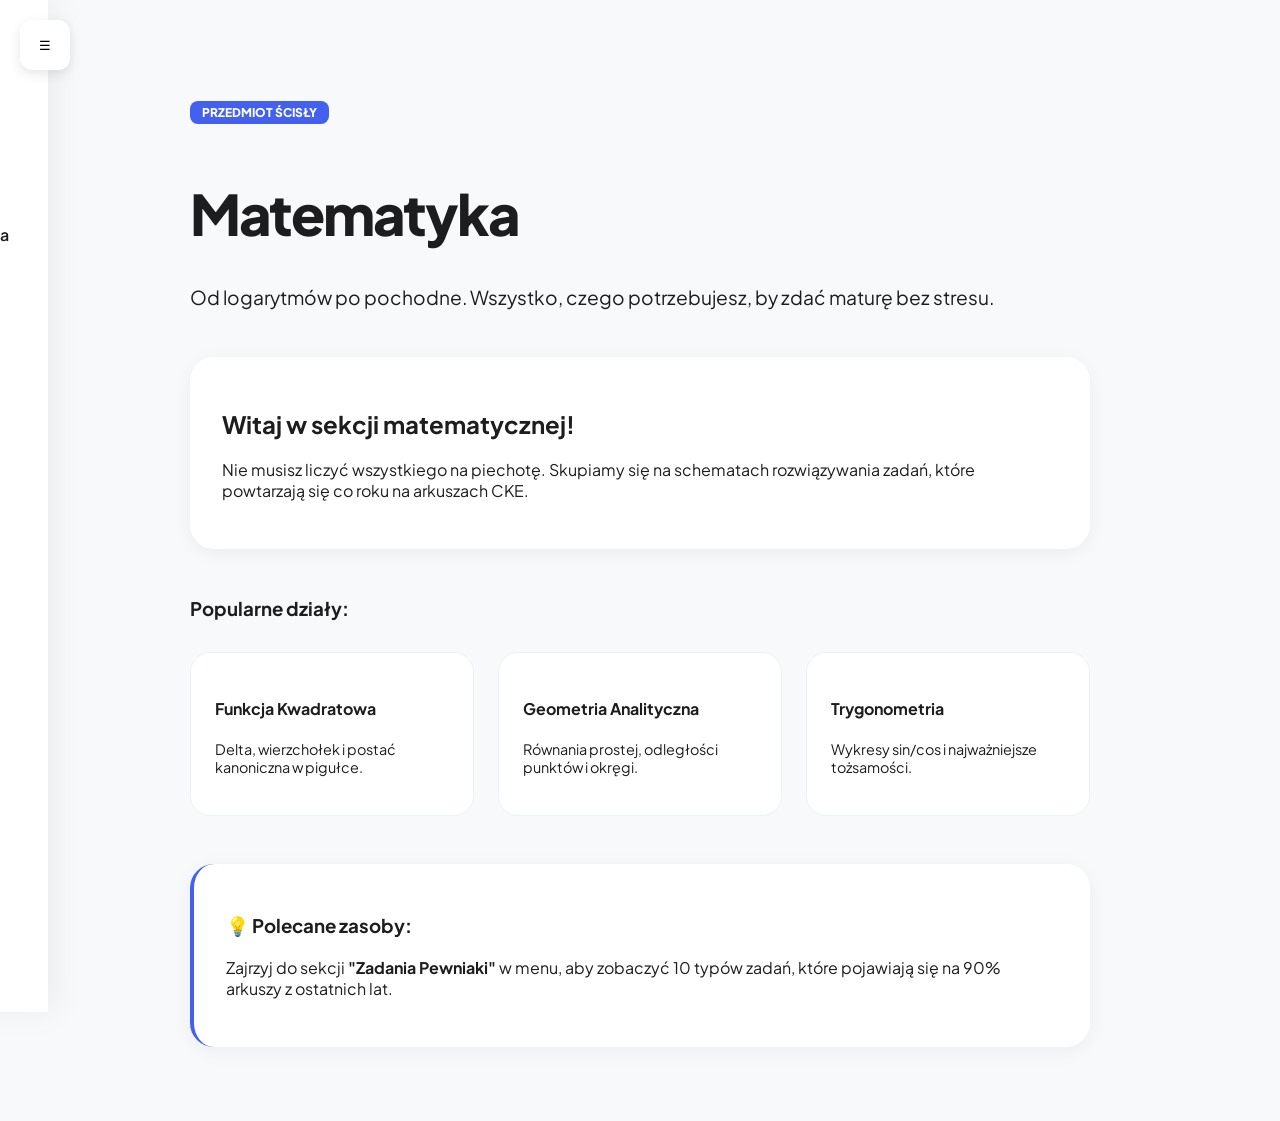
==== subjects/matematyka/index.html @ ed9b2edf "new structure" ====
<!DOCTYPE html>
<html lang="pl">
<head>
    <meta charset="UTF-8">
    <meta name="viewport" content="width=device-width, initial-scale=1.0">
    <title>Matematyka | EduHub</title>
    <link href="https://fonts.googleapis.com/css2?family=Plus+Jakarta+Sans:wght@400;600;800&display=swap" rel="stylesheet">
    <link rel="stylesheet" href="../../assets/css/global.css">
    <style>
        /* Nadpisujemy akcenty dla matematyki, jeśli nie ma ich w global.css */
        :root {
            --accent-math: #4361ee;
            --math-bg-soft: rgba(67, 97, 238, 0.05);
        }

        .nav-link:hover {
            background: var(--math-bg-soft);
            color: var(--accent-math);
        }

        .math-badge {
            background: var(--accent-math);
            color: white;
            padding: 4px 12px;
            border-radius: 8px;
            font-size: 0.75rem;
            font-weight: 800;
            text-transform: uppercase;
            margin-bottom: 1rem;
            display: inline-block;
        }

        .topic-grid {
            display: grid;
            grid-template-columns: repeat(auto-fit, minmax(250px, 1fr));
            gap: 1.5rem;
            margin-top: 2rem;
        }

        .topic-card {
            background: white;
            padding: 1.5rem;
            border-radius: 20px;
            border: 1px solid #edf2f7;
            transition: var(--transition);
        }

        .topic-card:hover {
            border-color: var(--accent-math);
            transform: translateY(-5px);
        }
    </style>
</head>
<body>

    <button class="menu-toggle" onclick="toggleMenu()">☰</button>
    <div class="overlay" onclick="toggleMenu()"></div>

    <nav class="sidebar" id="sidebar">
        <div class="nav-section">
            <h3>Działy i Teoria</h3>
            <a href="#" class="nav-link">📐 Funkcje i Wykresy</a>
            <a href="#" class="nav-link">🔢 Ciągi Liczbowe</a>
            <a href="#" class="nav-link">📉 Rachunek Prawdopodobieństwa</a>
            <a href="#" class="nav-link">🧊 Stereometria</a>
        </div>

        <div class="nav-section">
            <h3>Praktyka</h3>
            <a href="#" class="nav-link">📝 Zadania Pewniaki</a>
            <a href="#" class="nav-link">⏱️ Arkusze Formuła 2023</a>
            <a href="#" class="nav-link">🧮 Tablice Matematyczne</a>
        </div>

        <div class="nav-section">
            <h3>Narzędzia</h3>
            <a href="https://www.desmos.com/calculator" target="_blank" class="nav-link">🔗 Kalkulator Graficzny</a>
            <a href="https://www.wolframalpha.com" target="_blank" class="nav-link">🔗 WolframAlpha</a>
        </div>

        <div style="margin-top: auto;">
            <a href="../../index.html" class="nav-link" style="color: #94a3b8;">🏠 Powrót do HUBa</a>
        </div>
    </nav>

    <main class="container">
        <div class="page-header">
            <span class="math-badge">Przedmiot Ścisły</span>
            <h1 style="font-size: 3.5rem; font-weight: 800; letter-spacing: -2px;">Matematyka</h1>
            <p style="font-size: 1.2rem; color: var(--text-muted); margin-top: 1rem;">
                Od logarytmów po pochodne. Wszystko, czego potrzebujesz, by zdać maturę bez stresu.
            </p>
        </div>

        <section class="content-card">
            <h2>Witaj w sekcji matematycznej!</h2>
            <p>Nie musisz liczyć wszystkiego na piechotę. Skupiamy się na schematach rozwiązywania zadań, które powtarzają się co roku na arkuszach CKE.</p>
        </section>

        <h3 style="margin-top: 3rem;">Popularne działy:</h3>
        <div class="topic-grid">
            <div class="topic-card">
                <h4>Funkcja Kwadratowa</h4>
                <p style="font-size: 0.9rem; color: var(--text-muted); margin-top: 0.5rem;">Delta, wierzchołek i postać kanoniczna w pigułce.</p>
            </div>
            <div class="topic-card">
                <h4>Geometria Analityczna</h4>
                <p style="font-size: 0.9rem; color: var(--text-muted); margin-top: 0.5rem;">Równania prostej, odległości punktów i okręgi.</p>
            </div>
            <div class="topic-card">
                <h4>Trygonometria</h4>
                <p style="font-size: 0.9rem; color: var(--text-muted); margin-top: 0.5rem;">Wykresy sin/cos i najważniejsze tożsamości.</p>
            </div>
        </div>

        <section class="content-card" style="margin-top: 3rem; border-left: 4px solid var(--accent-math);">
            <h3>💡 Polecane zasoby:</h3>
            <p>Zajrzyj do sekcji <strong>"Zadania Pewniaki"</strong> w menu, aby zobaczyć 10 typów zadań, które pojawiają się na 90% arkuszy z ostatnich lat.</p>
        </section>
    </main>

    <script src="../../assets/js/menu.js"></script>
</body>
</html>
---- assets/css/global.css ----
:root {
    --accent-polish: #ef233c;
    --accent-math: #4361ee;
    --bg-light: #f8f9fa;
    --text-dark: #1d1d1f;
    --sidebar-width: 300px;
    --transition: all 0.3s cubic-bezier(0.4, 0, 0.2, 1);
}

body {
    font-family: 'Plus Jakarta Sans', sans-serif;
    background-color: var(--bg-light);
    color: var(--text-dark);
    margin: 0;
}

/* Sidebar & Navigation */
.sidebar {
    position: fixed; top: 0; left: calc(-1 * var(--sidebar-width));
    width: var(--sidebar-width); height: 100vh;
    background: white; z-index: 1000; padding: 80px 1.5rem 2rem;
    box-shadow: 10px 0 30px rgba(0,0,0,0.05); transition: var(--transition);
}
.sidebar.active { left: 0; }
.overlay {
    position: fixed; inset: 0; background: rgba(0,0,0,0.3);
    backdrop-filter: blur(4px); z-index: 999;
    opacity: 0; visibility: hidden; transition: var(--transition);
}
.overlay.active { opacity: 1; visibility: visible; }

.menu-toggle {
    position: fixed; top: 20px; left: 20px; z-index: 1001;
    background: white; border: none; width: 50px; height: 50px;
    border-radius: 12px; cursor: pointer; box-shadow: 0 4px 12px rgba(0,0,0,0.1);
}

.nav-section h3 { font-size: 0.7rem; color: #adb5bd; text-transform: uppercase; margin: 1.5rem 0 0.5rem; }
.nav-link { display: block; padding: 0.7rem; text-decoration: none; color: var(--text-dark); font-weight: 600; border-radius: 8px; }
.nav-link:hover { background: #fff5f6; color: var(--accent-polish); }

/* Main Content */
.container { padding: 100px 2rem 50px; max-width: 900px; margin: 0 auto; }
.page-header { margin-bottom: 3rem; }
.content-card { background: white; padding: 2rem; border-radius: 24px; box-shadow: 0 4px 20px rgba(0,0,0,0.05); margin-bottom: 1.5rem; }
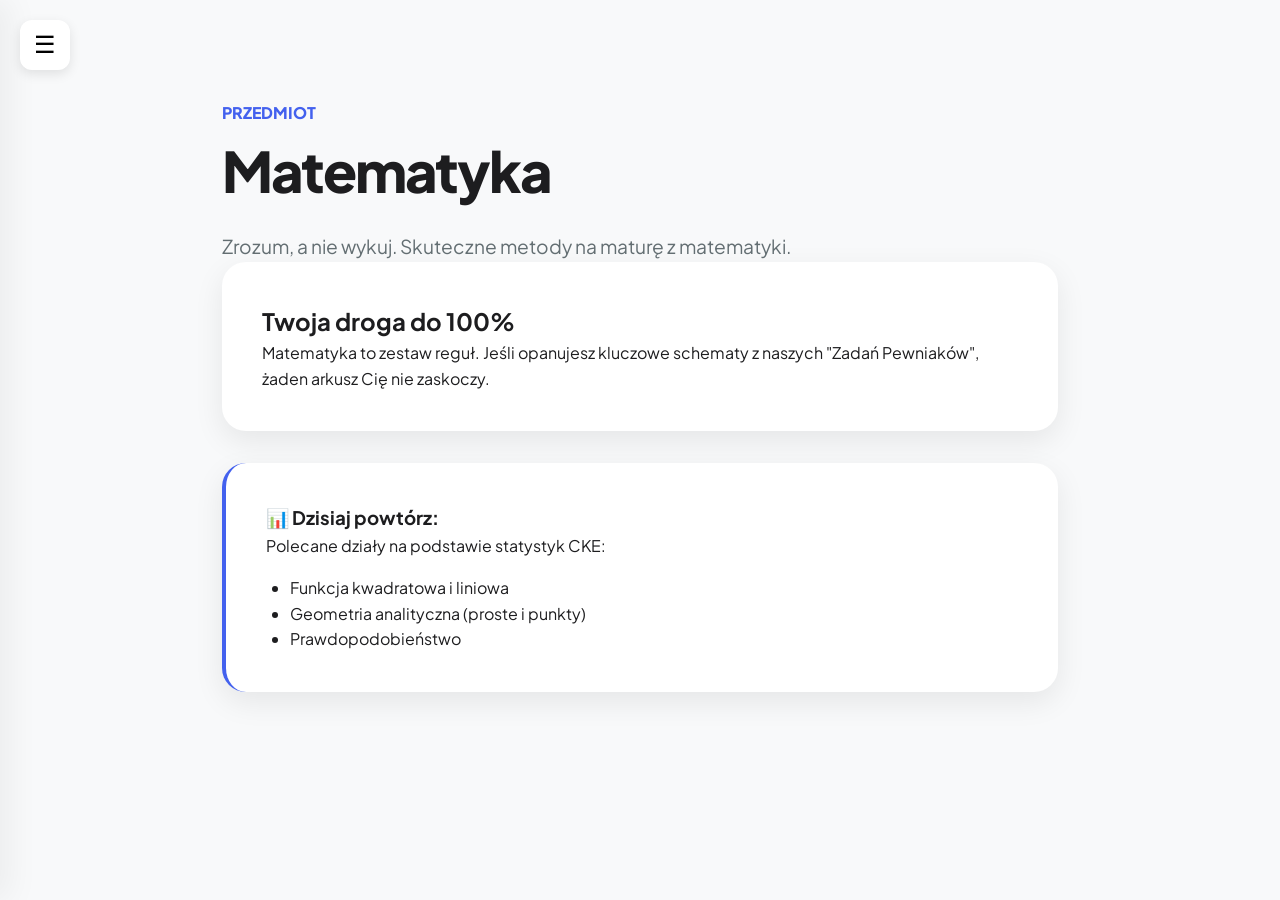
==== commit c38f962f: "new changes" ====
--- a/subjects/matematyka/index.html
+++ b/subjects/matematyka/index.html
@@ -7,48 +7,8 @@
     <link href="https://fonts.googleapis.com/css2?family=Plus+Jakarta+Sans:wght@400;600;800&display=swap" rel="stylesheet">
     <link rel="stylesheet" href="../../assets/css/global.css">
     <style>
-        /* Nadpisujemy akcenty dla matematyki, jeśli nie ma ich w global.css */
-        :root {
-            --accent-math: #4361ee;
-            --math-bg-soft: rgba(67, 97, 238, 0.05);
-        }
-
-        .nav-link:hover {
-            background: var(--math-bg-soft);
-            color: var(--accent-math);
-        }
-
-        .math-badge {
-            background: var(--accent-math);
-            color: white;
-            padding: 4px 12px;
-            border-radius: 8px;
-            font-size: 0.75rem;
-            font-weight: 800;
-            text-transform: uppercase;
-            margin-bottom: 1rem;
-            display: inline-block;
-        }
-
-        .topic-grid {
-            display: grid;
-            grid-template-columns: repeat(auto-fit, minmax(250px, 1fr));
-            gap: 1.5rem;
-            margin-top: 2rem;
-        }
-
-        .topic-card {
-            background: white;
-            padding: 1.5rem;
-            border-radius: 20px;
-            border: 1px solid #edf2f7;
-            transition: var(--transition);
-        }
-
-        .topic-card:hover {
-            border-color: var(--accent-math);
-            transform: translateY(-5px);
-        }
+        .math-accent { color: var(--accent-math); font-weight: 800; text-transform: uppercase; }
+        .nav-link:hover { color: var(--accent-math); background: #f0f4ff; }
     </style>
 </head>
 <body>
@@ -59,25 +19,16 @@
     <nav class="sidebar" id="sidebar">
         <div class="nav-section">
             <h3>Działy i Teoria</h3>
-            <a href="#" class="nav-link">📐 Funkcje i Wykresy</a>
-            <a href="#" class="nav-link">🔢 Ciągi Liczbowe</a>
-            <a href="#" class="nav-link">📉 Rachunek Prawdopodobieństwa</a>
+            <a href="#" class="nav-link">📐 Funkcje</a>
+            <a href="#" class="nav-link">🔢 Ciągi</a>
             <a href="#" class="nav-link">🧊 Stereometria</a>
         </div>
-
         <div class="nav-section">
-            <h3>Praktyka</h3>
+            <h3>Egzamin</h3>
             <a href="#" class="nav-link">📝 Zadania Pewniaki</a>
-            <a href="#" class="nav-link">⏱️ Arkusze Formuła 2023</a>
-            <a href="#" class="nav-link">🧮 Tablice Matematyczne</a>
+            <a href="#" class="nav-link">⏱️ Arkusze</a>
+            <a href="#" class="nav-link">🧮 Tablice</a>
         </div>
-
-        <div class="nav-section">
-            <h3>Narzędzia</h3>
-            <a href="https://www.desmos.com/calculator" target="_blank" class="nav-link">🔗 Kalkulator Graficzny</a>
-            <a href="https://www.wolframalpha.com" target="_blank" class="nav-link">🔗 WolframAlpha</a>
-        </div>
-
         <div style="margin-top: auto;">
             <a href="../../index.html" class="nav-link" style="color: #94a3b8;">🏠 Powrót do HUBa</a>
         </div>
@@ -85,37 +36,26 @@
 
     <main class="container">
         <div class="page-header">
-            <span class="math-badge">Przedmiot Ścisły</span>
+            <span class="math-accent">Przedmiot</span>
             <h1 style="font-size: 3.5rem; font-weight: 800; letter-spacing: -2px;">Matematyka</h1>
             <p style="font-size: 1.2rem; color: var(--text-muted); margin-top: 1rem;">
-                Od logarytmów po pochodne. Wszystko, czego potrzebujesz, by zdać maturę bez stresu.
+                Zrozum, a nie wykuj. Skuteczne metody na maturę z matematyki.
             </p>
         </div>
 
         <section class="content-card">
-            <h2>Witaj w sekcji matematycznej!</h2>
-            <p>Nie musisz liczyć wszystkiego na piechotę. Skupiamy się na schematach rozwiązywania zadań, które powtarzają się co roku na arkuszach CKE.</p>
+            <h2>Twoja droga do 100%</h2>
+            <p>Matematyka to zestaw reguł. Jeśli opanujesz kluczowe schematy z naszych "Zadań Pewniaków", żaden arkusz Cię nie zaskoczy.</p>
         </section>
 
-        <h3 style="margin-top: 3rem;">Popularne działy:</h3>
-        <div class="topic-grid">
-            <div class="topic-card">
-                <h4>Funkcja Kwadratowa</h4>
-                <p style="font-size: 0.9rem; color: var(--text-muted); margin-top: 0.5rem;">Delta, wierzchołek i postać kanoniczna w pigułce.</p>
-            </div>
-            <div class="topic-card">
-                <h4>Geometria Analityczna</h4>
-                <p style="font-size: 0.9rem; color: var(--text-muted); margin-top: 0.5rem;">Równania prostej, odległości punktów i okręgi.</p>
-            </div>
-            <div class="topic-card">
-                <h4>Trygonometria</h4>
-                <p style="font-size: 0.9rem; color: var(--text-muted); margin-top: 0.5rem;">Wykresy sin/cos i najważniejsze tożsamości.</p>
-            </div>
-        </div>
-
-        <section class="content-card" style="margin-top: 3rem; border-left: 4px solid var(--accent-math);">
-            <h3>💡 Polecane zasoby:</h3>
-            <p>Zajrzyj do sekcji <strong>"Zadania Pewniaki"</strong> w menu, aby zobaczyć 10 typów zadań, które pojawiają się na 90% arkuszy z ostatnich lat.</p>
+        <section class="content-card" style="border-left: 4px solid var(--accent-math);">
+            <h3>📊 Dzisiaj powtórz:</h3>
+            <p>Polecane działy na podstawie statystyk CKE:</p>
+            <ul style="margin: 1rem 0 0 1.5rem;">
+                <li>Funkcja kwadratowa i liniowa</li>
+                <li>Geometria analityczna (proste i punkty)</li>
+                <li>Prawdopodobieństwo</li>
+            </ul>
         </section>
     </main>
 
--- a/assets/css/global.css
+++ b/assets/css/global.css
@@ -1,45 +1,81 @@
 :root {
+    --bg-gradient: linear-gradient(135deg, #f5f7fa 0%, #c3cfe2 100%);
     --accent-polish: #ef233c;
     --accent-math: #4361ee;
-    --bg-light: #f8f9fa;
     --text-dark: #1d1d1f;
+    --text-muted: #636e72;
     --sidebar-width: 300px;
     --transition: all 0.3s cubic-bezier(0.4, 0, 0.2, 1);
+    --card-shadow: 0 10px 30px rgba(0,0,0,0.08);
 }
 
-body {
-    font-family: 'Plus Jakarta Sans', sans-serif;
-    background-color: var(--bg-light);
-    color: var(--text-dark);
-    margin: 0;
+* { margin: 0; padding: 0; box-sizing: border-box; }
+
+body { 
+    font-family: 'Plus Jakarta Sans', sans-serif; 
+    background: #f8f9fa; 
+    color: var(--text-dark); 
+    line-height: 1.6;
 }
 
 /* Sidebar & Navigation */
 .sidebar {
     position: fixed; top: 0; left: calc(-1 * var(--sidebar-width));
-    width: var(--sidebar-width); height: 100vh;
-    background: white; z-index: 1000; padding: 80px 1.5rem 2rem;
-    box-shadow: 10px 0 30px rgba(0,0,0,0.05); transition: var(--transition);
+    width: var(--sidebar-width); height: 100vh; background: white;
+    z-index: 1000; padding: 80px 1.5rem 2rem; transition: var(--transition);
+    display: flex; flex-direction: column; box-shadow: 10px 0 30px rgba(0,0,0,0.05);
+    overflow-y: auto;
 }
+
 .sidebar.active { left: 0; }
+
 .overlay {
     position: fixed; inset: 0; background: rgba(0,0,0,0.3);
-    backdrop-filter: blur(4px); z-index: 999;
-    opacity: 0; visibility: hidden; transition: var(--transition);
+    backdrop-filter: blur(4px); z-index: 999; opacity: 0; visibility: hidden; transition: var(--transition);
 }
+
 .overlay.active { opacity: 1; visibility: visible; }
 
 .menu-toggle {
     position: fixed; top: 20px; left: 20px; z-index: 1001;
     background: white; border: none; width: 50px; height: 50px;
-    border-radius: 12px; cursor: pointer; box-shadow: 0 4px 12px rgba(0,0,0,0.1);
+    border-radius: 12px; cursor: pointer; box-shadow: 0 4px 12px rgba(0,0,0,0.1); font-size: 1.5rem;
+    display: flex; align-items: center; justify-content: center;
 }
 
-.nav-section h3 { font-size: 0.7rem; color: #adb5bd; text-transform: uppercase; margin: 1.5rem 0 0.5rem; }
-.nav-link { display: block; padding: 0.7rem; text-decoration: none; color: var(--text-dark); font-weight: 600; border-radius: 8px; }
-.nav-link:hover { background: #fff5f6; color: var(--accent-polish); }
+/* Dropdown Logic */
+.dropdown-container { width: 100%; margin-bottom: 0.5rem; }
 
-/* Main Content */
-.container { padding: 100px 2rem 50px; max-width: 900px; margin: 0 auto; }
-.page-header { margin-bottom: 3rem; }
-.content-card { background: white; padding: 2rem; border-radius: 24px; box-shadow: 0 4px 20px rgba(0,0,0,0.05); margin-bottom: 1.5rem; }+.dropdown-btn {
+    width: 100%; display: flex; align-items: center; justify-content: space-between;
+    padding: 0.8rem 1rem; background: none; border: none; 
+    font-family: inherit; font-size: 1rem; font-weight: 600; color: var(--text-dark);
+    cursor: pointer; border-radius: 12px; transition: var(--transition);
+}
+
+.dropdown-btn:hover { background: #f1f2f6; }
+
+.dropdown-content {
+    max-height: 0; overflow: hidden; transition: all 0.5s ease-in-out;
+    padding-left: 1rem; background: #fafafa; border-radius: 0 0 12px 12px;
+}
+
+.dropdown-content.show { max-height: 500px; padding-bottom: 0.5rem; }
+
+.dropdown-link {
+    display: block; padding: 0.6rem 1rem; text-decoration: none;
+    color: var(--text-muted); font-size: 0.9rem; font-weight: 500;
+    transition: 0.2s; border-radius: 8px;
+}
+
+.dropdown-link:hover { color: var(--accent-polish); background: #fff5f6; padding-left: 1.5rem; }
+
+.arrow { font-size: 0.8rem; transition: transform 0.3s; }
+.rotate { transform: rotate(180deg); }
+
+/* Layout Elements */
+.container { max-width: 900px; margin: 0 auto; padding: 100px 2rem 50px; }
+.nav-section h3 { font-size: 0.7rem; text-transform: uppercase; color: #b2bec3; margin: 1.5rem 0 0.5rem; letter-spacing: 1px; }
+.nav-link { display: block; padding: 0.8rem 1rem; text-decoration: none; color: var(--text-dark); font-weight: 600; border-radius: 12px; transition: 0.2s; }
+.nav-link:hover { background: #f1f2f6; transform: translateX(5px); }
+.content-card { background: white; padding: 2.5rem; border-radius: 24px; box-shadow: var(--card-shadow); margin-bottom: 2rem; }
